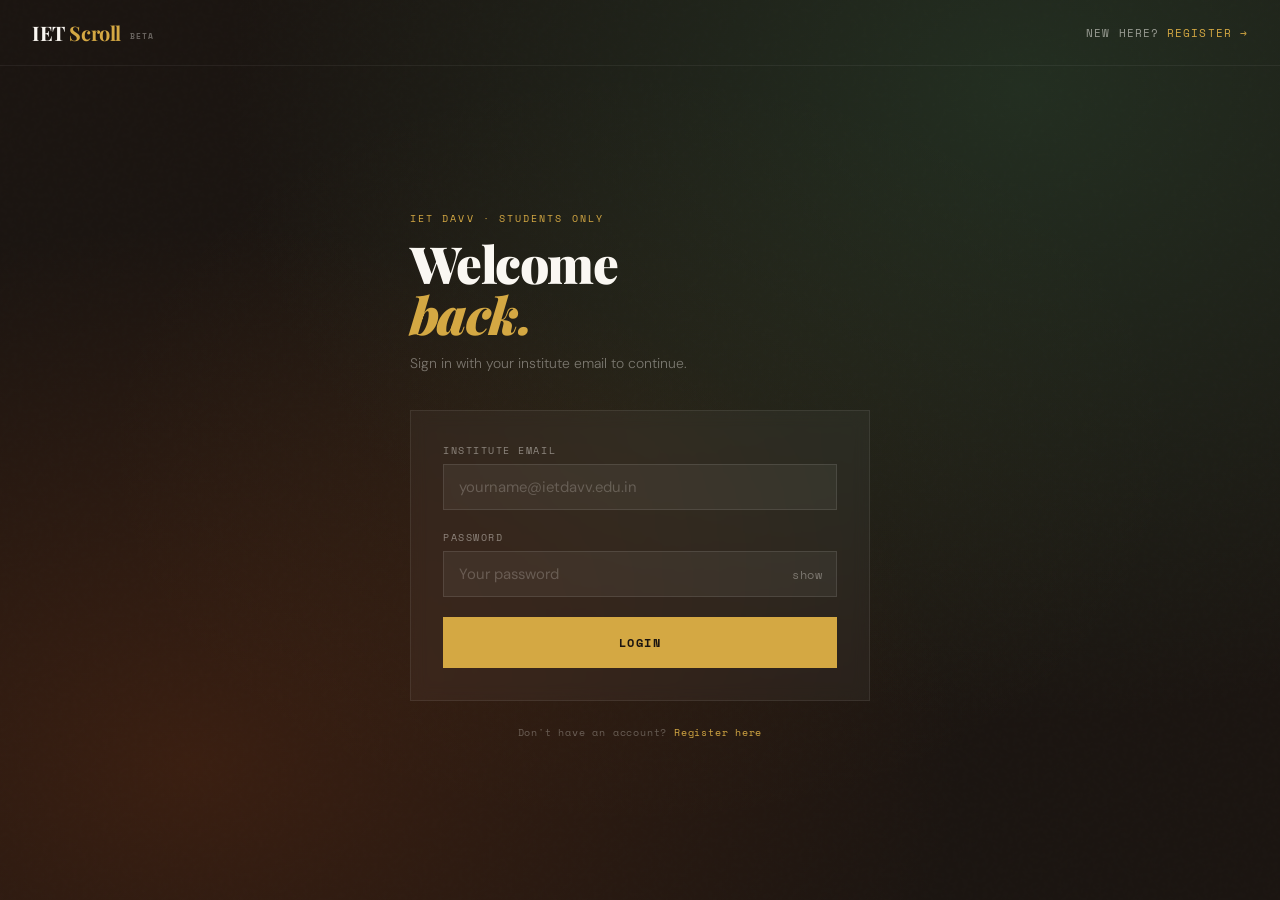
==== src/main/resources/static/login.html @ f6444363 "SPLITED FILES" ====
<!DOCTYPE html>
<html lang="en">

<head>
	<meta charset="UTF-8" />
	<meta name="viewport" content="width=device-width, initial-scale=1.0" />
	<title>Login — IET Scroll</title>
	<link
		href="https://fonts.googleapis.com/css2?family=Playfair+Display:ital,wght@0,400;0,700;0,900;1,400&family=DM+Sans:wght@300;400;500&family=Space+Mono:wght@400;700&display=swap"
		rel="stylesheet" />
	<link rel="stylesheet" href="login.css">
</head>

<body>

	<div class="page-bg"></div>

	<!-- NAV -->
	<nav class="top-nav">
		<a href="index.html" class="nav-logo">IET <span>Scroll</span> <small>BETA</small></a>
		<a href="register.html" class="nav-register">New here? <span>Register →</span></a>
	</nav>

	<!-- MAIN -->
	<main class="page-body">
		<div class="login-wrap">

			<div class="login-header">
				<span class="login-eyebrow">IET DAVV · Students Only</span>
				<h1 class="login-title">Welcome<br /><em>back.</em></h1>
				<p class="login-sub">Sign in with your institute email to continue.</p>
			</div>

			<div class="login-card">

				<div class="alert" id="formAlert"></div>

				<form id="loginForm" novalidate>

					<div class="field">
						<label class="field-label" for="email">Institute Email</label>
						<input class="field-input" type="email" id="email" placeholder="yourname@ietdavv.edu.in"
							autocomplete="email" />
						<span class="field-error" id="err-email">Must be @ietdavv.edu.in</span>
					</div>

					<div class="field">
						<label class="field-label" for="password">Password</label>
						<div class="pw-wrap">
							<input class="field-input" type="password" id="password" placeholder="Your password"
								autocomplete="current-password" style="padding-right:4rem" />
							<button type="button" class="pw-toggle" id="pwToggle">show</button>
						</div>
						<span class="field-error" id="err-password">Password is required</span>
					</div>

					<button type="submit" class="submit-btn" id="submitBtn">
						<span class="btn-text">Login</span>
						<span class="btn-loader">Signing in…</span>
					</button>

				</form>
			</div>

			<p class="login-footer-note">
				Don't have an account? <a href="register.html">Register here</a>
			</p>

		</div>
	</main>

	<script src="login.js"></script>
</body>

</html>
---- src/main/resources/static/login.css ----
:root {
			--cream: #FAF7F2;
			--ink: #1A1410;
			--ink-soft: #3D3530;
			--accent: #C84B11;
			--accent-gold: #D4A843;
			--green-dark: #1C3022;
			--muted: #8A7F78;
			--border: #E8E0D5;
			--error: #D94F3D;

			--font-display: 'Playfair Display', Georgia, serif;
			--font-body: 'DM Sans', sans-serif;
			--font-mono: 'Space Mono', monospace;
		}

		*,
		*::before,
		*::after {
			box-sizing: border-box;
			margin: 0;
			padding: 0;
		}

		html {
			scroll-behavior: smooth;
		}

		body {
			font-family: var(--font-body);
			background: var(--ink);
			color: var(--cream);
			min-height: 100vh;
			display: flex;
			flex-direction: column;
			overflow-x: hidden;
		}

		/* ── BACKGROUND ── */
		.page-bg {
			position: fixed;
			inset: 0;
			z-index: 0;
			background:
				radial-gradient(ellipse at 80% 10%, rgba(46, 84, 56, 0.4) 0%, transparent 55%),
				radial-gradient(ellipse at 15% 85%, rgba(200, 75, 17, 0.18) 0%, transparent 50%),
				radial-gradient(ellipse at 50% 50%, rgba(212, 168, 67, 0.05) 0%, transparent 60%);
			background-color: var(--ink);
		}

		.page-bg::after {
			content: '';
			position: absolute;
			inset: 0;
			background-image: url("data:image/svg+xml,%3Csvg viewBox='0 0 200 200' xmlns='http://www.w3.org/2000/svg'%3E%3Cfilter id='n'%3E%3CfeTurbulence type='fractalNoise' baseFrequency='0.9' numOctaves='4' stitchTiles='stitch'/%3E%3C/filter%3E%3Crect width='100%25' height='100%25' filter='url(%23n)' opacity='0.04'/%3E%3C/svg%3E");
			opacity: 0.35;
			pointer-events: none;
		}

		/* ── NAV ── */
		.top-nav {
			position: relative;
			z-index: 10;
			padding: 1.2rem 2rem;
			display: flex;
			align-items: center;
			justify-content: space-between;
			border-bottom: 1px solid rgba(255, 255, 255, 0.06);
		}

		.nav-logo {
			font-family: var(--font-display);
			font-size: 1.25rem;
			font-weight: 700;
			color: var(--cream);
			text-decoration: none;
			letter-spacing: -0.02em;
		}

		.nav-logo span {
			color: var(--accent-gold);
		}

		.nav-logo small {
			font-family: var(--font-mono);
			font-size: 0.5rem;
			letter-spacing: 0.12em;
			color: rgba(250, 247, 242, 0.35);
			vertical-align: middle;
			margin-left: 4px;
		}

		.nav-register {
			font-family: var(--font-mono);
			font-size: 0.68rem;
			letter-spacing: 0.1em;
			text-transform: uppercase;
			color: rgba(250, 247, 242, 0.55);
			text-decoration: none;
			transition: color 0.2s;
		}

		.nav-register span {
			color: var(--accent-gold);
		}

		.nav-register:hover {
			color: var(--cream);
		}

		/* ── LAYOUT ── */
		.page-body {
			position: relative;
			z-index: 1;
			flex: 1;
			display: flex;
			align-items: center;
			justify-content: center;
			padding: 3rem 1.5rem 4rem;
		}

		.login-wrap {
			width: 100%;
			max-width: 460px;
			animation: fadeUp 0.45s ease both;
		}

		/* ── HEADER ── */
		.login-header {
			margin-bottom: 2.25rem;
		}

		.login-eyebrow {
			font-family: var(--font-mono);
			font-size: 0.65rem;
			letter-spacing: 0.2em;
			text-transform: uppercase;
			color: var(--accent-gold);
			margin-bottom: 0.75rem;
			display: block;
		}

		.login-title {
			font-family: var(--font-display);
			font-size: clamp(2.2rem, 6vw, 3.2rem);
			font-weight: 900;
			line-height: 1.0;
			letter-spacing: -0.03em;
			color: var(--cream);
		}

		.login-title em {
			font-style: italic;
			color: var(--accent-gold);
		}

		.login-sub {
			margin-top: 0.7rem;
			font-size: 0.87rem;
			color: rgba(250, 247, 242, 0.4);
			font-weight: 300;
			line-height: 1.6;
		}

		/* ── CARD ── */
		.login-card {
			background: rgba(250, 247, 242, 0.04);
			border: 1px solid rgba(255, 255, 255, 0.08);
			padding: 2rem;
			backdrop-filter: blur(8px);
		}

		/* ── FIELD ── */
		.field {
			margin-bottom: 1.25rem;
		}

		.field-label {
			display: block;
			font-family: var(--font-mono);
			font-size: 0.6rem;
			letter-spacing: 0.16em;
			text-transform: uppercase;
			color: rgba(250, 247, 242, 0.45);
			margin-bottom: 0.45rem;
		}

		.field-input {
			width: 100%;
			background: rgba(255, 255, 255, 0.05);
			border: 1px solid rgba(255, 255, 255, 0.1);
			color: var(--cream);
			font-family: var(--font-body);
			font-size: 0.93rem;
			padding: 0.75rem 0.95rem;
			outline: none;
			transition: border-color 0.2s, background 0.2s;
		}

		.field-input::placeholder {
			color: rgba(250, 247, 242, 0.22);
		}

		.field-input:focus {
			border-color: var(--accent-gold);
			background: rgba(255, 255, 255, 0.08);
		}

		.field-input.error {
			border-color: var(--error);
		}

		.field-error {
			font-family: var(--font-mono);
			font-size: 0.58rem;
			letter-spacing: 0.06em;
			color: var(--error);
			margin-top: 0.35rem;
			display: none;
		}

		.field-error.show {
			display: block;
		}

		/* password toggle */
		.pw-wrap {
			position: relative;
		}

		.pw-toggle {
			position: absolute;
			right: 0.9rem;
			top: 50%;
			transform: translateY(-50%);
			background: none;
			border: none;
			color: rgba(250, 247, 242, 0.35);
			cursor: pointer;
			font-size: 0.75rem;
			font-family: var(--font-mono);
			letter-spacing: 0.05em;
			padding: 0;
			transition: color 0.2s;
		}

		.pw-toggle:hover {
			color: var(--accent-gold);
		}

		/* ── ALERT ── */
		.alert {
			padding: 0.85rem 1rem;
			font-family: var(--font-mono);
			font-size: 0.7rem;
			letter-spacing: 0.06em;
			line-height: 1.5;
			margin-bottom: 1rem;
			display: none;
		}

		.alert.show {
			display: block;
		}

		.alert.fail {
			background: rgba(200, 75, 17, 0.15);
			border: 1px solid rgba(200, 75, 17, 0.3);
			color: #f5a88a;
		}

		.alert.success {
			background: rgba(46, 84, 56, 0.4);
			border: 1px solid rgba(100, 180, 100, 0.3);
			color: #a8e6b0;
		}

		/* ── SUBMIT ── */
		.submit-btn {
			width: 100%;
			font-family: var(--font-mono);
			font-size: 0.78rem;
			font-weight: 700;
			letter-spacing: 0.12em;
			text-transform: uppercase;
			color: var(--ink);
			background: var(--accent-gold);
			border: none;
			padding: 1rem;
			cursor: pointer;
			transition: background 0.2s, transform 0.15s;
			position: relative;
			overflow: hidden;
		}

		.submit-btn:hover:not(:disabled) {
			background: #e8ba55;
			transform: translateY(-1px);
		}

		.submit-btn:disabled {
			opacity: 0.6;
			cursor: not-allowed;
			transform: none;
		}

		.submit-btn .btn-text {
			transition: opacity 0.2s;
		}

		.submit-btn .btn-loader {
			display: none;
			position: absolute;
			inset: 0;
			align-items: center;
			justify-content: center;
			font-size: 0.7rem;
			letter-spacing: 0.15em;
		}

		.submit-btn.loading .btn-text {
			opacity: 0;
		}

		.submit-btn.loading .btn-loader {
			display: flex;
		}

		/* ── FOOTER ── */
		.login-footer-note {
			text-align: center;
			margin-top: 1.5rem;
			font-family: var(--font-mono);
			font-size: 0.62rem;
			letter-spacing: 0.08em;
			color: rgba(250, 247, 242, 0.3);
		}

		.login-footer-note a {
			color: var(--accent-gold);
			text-decoration: none;
		}

		.login-footer-note a:hover {
			text-decoration: underline;
		}

		/* ── ANIMATION ── */
		@keyframes fadeUp {
			from {
				opacity: 0;
				transform: translateY(18px);
			}

			to {
				opacity: 1;
				transform: translateY(0);
			}
		}
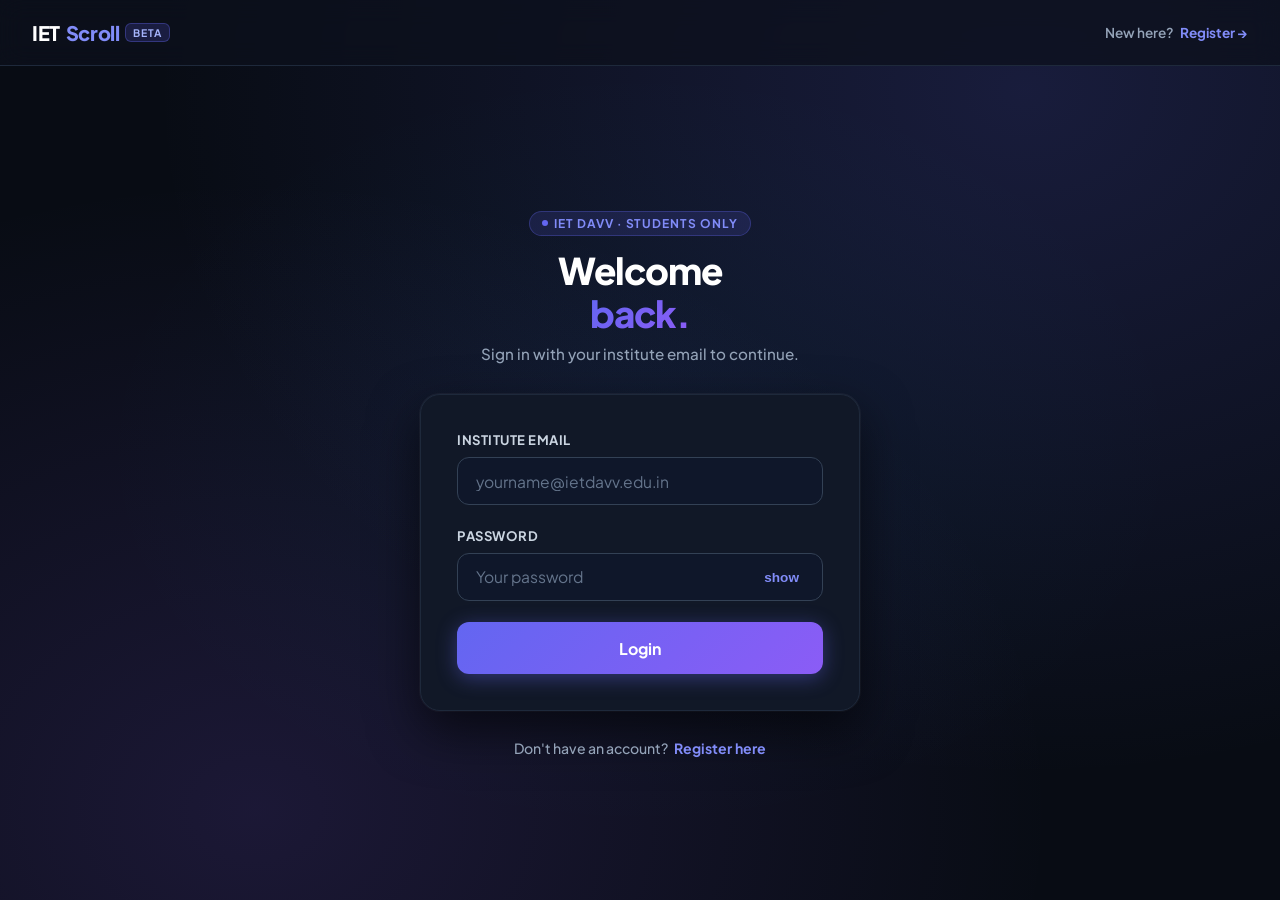
==== commit 6b14fedb: "feat: overhaul UI visibility, modern dark-indigo theme, mobile responsiveness, and resilient local-t" ====
--- a/src/main/resources/static/login.html
+++ b/src/main/resources/static/login.html
@@ -6,7 +6,7 @@
 	<meta name="viewport" content="width=device-width, initial-scale=1.0" />
 	<title>Login — IET Scroll</title>
 	<link
-		href="https://fonts.googleapis.com/css2?family=Playfair+Display:ital,wght@0,400;0,700;0,900;1,400&family=DM+Sans:wght@300;400;500&family=Space+Mono:wght@400;700&display=swap"
+		href="https://fonts.googleapis.com/css2?family=Plus+Jakarta+Sans:wght@400;500;600;700;800&display=swap"
 		rel="stylesheet" />
 	<link rel="stylesheet" href="login.css">
 </head>
--- a/src/main/resources/static/login.css
+++ b/src/main/resources/static/login.css
@@ -1,359 +1,413 @@
 :root {
-			--cream: #FAF7F2;
-			--ink: #1A1410;
-			--ink-soft: #3D3530;
-			--accent: #C84B11;
-			--accent-gold: #D4A843;
-			--green-dark: #1C3022;
-			--muted: #8A7F78;
-			--border: #E8E0D5;
-			--error: #D94F3D;
-
-			--font-display: 'Playfair Display', Georgia, serif;
-			--font-body: 'DM Sans', sans-serif;
-			--font-mono: 'Space Mono', monospace;
-		}
-
-		*,
-		*::before,
-		*::after {
-			box-sizing: border-box;
-			margin: 0;
-			padding: 0;
-		}
-
-		html {
-			scroll-behavior: smooth;
-		}
-
-		body {
-			font-family: var(--font-body);
-			background: var(--ink);
-			color: var(--cream);
-			min-height: 100vh;
-			display: flex;
-			flex-direction: column;
-			overflow-x: hidden;
-		}
-
-		/* ── BACKGROUND ── */
-		.page-bg {
-			position: fixed;
-			inset: 0;
-			z-index: 0;
-			background:
-				radial-gradient(ellipse at 80% 10%, rgba(46, 84, 56, 0.4) 0%, transparent 55%),
-				radial-gradient(ellipse at 15% 85%, rgba(200, 75, 17, 0.18) 0%, transparent 50%),
-				radial-gradient(ellipse at 50% 50%, rgba(212, 168, 67, 0.05) 0%, transparent 60%);
-			background-color: var(--ink);
-		}
-
-		.page-bg::after {
-			content: '';
-			position: absolute;
-			inset: 0;
-			background-image: url("data:image/svg+xml,%3Csvg viewBox='0 0 200 200' xmlns='http://www.w3.org/2000/svg'%3E%3Cfilter id='n'%3E%3CfeTurbulence type='fractalNoise' baseFrequency='0.9' numOctaves='4' stitchTiles='stitch'/%3E%3C/filter%3E%3Crect width='100%25' height='100%25' filter='url(%23n)' opacity='0.04'/%3E%3C/svg%3E");
-			opacity: 0.35;
-			pointer-events: none;
-		}
-
-		/* ── NAV ── */
-		.top-nav {
-			position: relative;
-			z-index: 10;
-			padding: 1.2rem 2rem;
-			display: flex;
-			align-items: center;
-			justify-content: space-between;
-			border-bottom: 1px solid rgba(255, 255, 255, 0.06);
-		}
-
-		.nav-logo {
-			font-family: var(--font-display);
-			font-size: 1.25rem;
-			font-weight: 700;
-			color: var(--cream);
-			text-decoration: none;
-			letter-spacing: -0.02em;
-		}
-
-		.nav-logo span {
-			color: var(--accent-gold);
-		}
-
-		.nav-logo small {
-			font-family: var(--font-mono);
-			font-size: 0.5rem;
-			letter-spacing: 0.12em;
-			color: rgba(250, 247, 242, 0.35);
-			vertical-align: middle;
-			margin-left: 4px;
-		}
-
-		.nav-register {
-			font-family: var(--font-mono);
-			font-size: 0.68rem;
-			letter-spacing: 0.1em;
-			text-transform: uppercase;
-			color: rgba(250, 247, 242, 0.55);
-			text-decoration: none;
-			transition: color 0.2s;
-		}
-
-		.nav-register span {
-			color: var(--accent-gold);
-		}
-
-		.nav-register:hover {
-			color: var(--cream);
-		}
-
-		/* ── LAYOUT ── */
-		.page-body {
-			position: relative;
-			z-index: 1;
-			flex: 1;
-			display: flex;
-			align-items: center;
-			justify-content: center;
-			padding: 3rem 1.5rem 4rem;
-		}
-
-		.login-wrap {
-			width: 100%;
-			max-width: 460px;
-			animation: fadeUp 0.45s ease both;
-		}
-
-		/* ── HEADER ── */
-		.login-header {
-			margin-bottom: 2.25rem;
-		}
-
-		.login-eyebrow {
-			font-family: var(--font-mono);
-			font-size: 0.65rem;
-			letter-spacing: 0.2em;
-			text-transform: uppercase;
-			color: var(--accent-gold);
-			margin-bottom: 0.75rem;
-			display: block;
-		}
-
-		.login-title {
-			font-family: var(--font-display);
-			font-size: clamp(2.2rem, 6vw, 3.2rem);
-			font-weight: 900;
-			line-height: 1.0;
-			letter-spacing: -0.03em;
-			color: var(--cream);
-		}
-
-		.login-title em {
-			font-style: italic;
-			color: var(--accent-gold);
-		}
-
-		.login-sub {
-			margin-top: 0.7rem;
-			font-size: 0.87rem;
-			color: rgba(250, 247, 242, 0.4);
-			font-weight: 300;
-			line-height: 1.6;
-		}
-
-		/* ── CARD ── */
-		.login-card {
-			background: rgba(250, 247, 242, 0.04);
-			border: 1px solid rgba(255, 255, 255, 0.08);
-			padding: 2rem;
-			backdrop-filter: blur(8px);
-		}
-
-		/* ── FIELD ── */
-		.field {
-			margin-bottom: 1.25rem;
-		}
-
-		.field-label {
-			display: block;
-			font-family: var(--font-mono);
-			font-size: 0.6rem;
-			letter-spacing: 0.16em;
-			text-transform: uppercase;
-			color: rgba(250, 247, 242, 0.45);
-			margin-bottom: 0.45rem;
-		}
-
-		.field-input {
-			width: 100%;
-			background: rgba(255, 255, 255, 0.05);
-			border: 1px solid rgba(255, 255, 255, 0.1);
-			color: var(--cream);
-			font-family: var(--font-body);
-			font-size: 0.93rem;
-			padding: 0.75rem 0.95rem;
-			outline: none;
-			transition: border-color 0.2s, background 0.2s;
-		}
-
-		.field-input::placeholder {
-			color: rgba(250, 247, 242, 0.22);
-		}
-
-		.field-input:focus {
-			border-color: var(--accent-gold);
-			background: rgba(255, 255, 255, 0.08);
-		}
-
-		.field-input.error {
-			border-color: var(--error);
-		}
-
-		.field-error {
-			font-family: var(--font-mono);
-			font-size: 0.58rem;
-			letter-spacing: 0.06em;
-			color: var(--error);
-			margin-top: 0.35rem;
-			display: none;
-		}
-
-		.field-error.show {
-			display: block;
-		}
-
-		/* password toggle */
-		.pw-wrap {
-			position: relative;
-		}
-
-		.pw-toggle {
-			position: absolute;
-			right: 0.9rem;
-			top: 50%;
-			transform: translateY(-50%);
-			background: none;
-			border: none;
-			color: rgba(250, 247, 242, 0.35);
-			cursor: pointer;
-			font-size: 0.75rem;
-			font-family: var(--font-mono);
-			letter-spacing: 0.05em;
-			padding: 0;
-			transition: color 0.2s;
-		}
-
-		.pw-toggle:hover {
-			color: var(--accent-gold);
-		}
-
-		/* ── ALERT ── */
-		.alert {
-			padding: 0.85rem 1rem;
-			font-family: var(--font-mono);
-			font-size: 0.7rem;
-			letter-spacing: 0.06em;
-			line-height: 1.5;
-			margin-bottom: 1rem;
-			display: none;
-		}
-
-		.alert.show {
-			display: block;
-		}
-
-		.alert.fail {
-			background: rgba(200, 75, 17, 0.15);
-			border: 1px solid rgba(200, 75, 17, 0.3);
-			color: #f5a88a;
-		}
-
-		.alert.success {
-			background: rgba(46, 84, 56, 0.4);
-			border: 1px solid rgba(100, 180, 100, 0.3);
-			color: #a8e6b0;
-		}
-
-		/* ── SUBMIT ── */
-		.submit-btn {
-			width: 100%;
-			font-family: var(--font-mono);
-			font-size: 0.78rem;
-			font-weight: 700;
-			letter-spacing: 0.12em;
-			text-transform: uppercase;
-			color: var(--ink);
-			background: var(--accent-gold);
-			border: none;
-			padding: 1rem;
-			cursor: pointer;
-			transition: background 0.2s, transform 0.15s;
-			position: relative;
-			overflow: hidden;
-		}
-
-		.submit-btn:hover:not(:disabled) {
-			background: #e8ba55;
-			transform: translateY(-1px);
-		}
-
-		.submit-btn:disabled {
-			opacity: 0.6;
-			cursor: not-allowed;
-			transform: none;
-		}
-
-		.submit-btn .btn-text {
-			transition: opacity 0.2s;
-		}
-
-		.submit-btn .btn-loader {
-			display: none;
-			position: absolute;
-			inset: 0;
-			align-items: center;
-			justify-content: center;
-			font-size: 0.7rem;
-			letter-spacing: 0.15em;
-		}
-
-		.submit-btn.loading .btn-text {
-			opacity: 0;
-		}
-
-		.submit-btn.loading .btn-loader {
-			display: flex;
-		}
-
-		/* ── FOOTER ── */
-		.login-footer-note {
-			text-align: center;
-			margin-top: 1.5rem;
-			font-family: var(--font-mono);
-			font-size: 0.62rem;
-			letter-spacing: 0.08em;
-			color: rgba(250, 247, 242, 0.3);
-		}
-
-		.login-footer-note a {
-			color: var(--accent-gold);
-			text-decoration: none;
-		}
-
-		.login-footer-note a:hover {
-			text-decoration: underline;
-		}
-
-		/* ── ANIMATION ── */
-		@keyframes fadeUp {
-			from {
-				opacity: 0;
-				transform: translateY(18px);
-			}
-
-			to {
-				opacity: 1;
-				transform: translateY(0);
-			}
-		}
+	--bg-main: #080c14;
+	--card-bg: #111827;
+	--card-border: #1e293b;
+	--input-bg: #0f172a;
+	--input-border: #334155;
+	
+	--accent: #6366f1;
+	--accent-hover: #4f46e5;
+	--accent-gradient: linear-gradient(135deg, #6366f1 0%, #8b5cf6 100%);
+	--accent-glow: rgba(99, 102, 241, 0.4);
+	
+	--text-primary: #ffffff;
+	--text-secondary: #f1f5f9;
+	--text-muted: #94a3b8;
+	--text-label: #cbd5e1;
+	
+	--success-bg: #064e3b;
+	--success-border: #10b981;
+	--success-text: #34d399;
+	
+	--error-bg: #4c0519;
+	--error-border: #f43f5e;
+	--error-text: #fda4af;
+	
+	--font-main: 'Plus Jakarta Sans', system-ui, -apple-system, sans-serif;
+}
+
+*,
+*::before,
+*::after {
+	box-sizing: border-box;
+	margin: 0;
+	padding: 0;
+}
+
+html {
+	scroll-behavior: smooth;
+}
+
+body {
+	font-family: var(--font-main);
+	background: var(--bg-main);
+	color: var(--text-secondary);
+	min-height: 100vh;
+	display: flex;
+	flex-direction: column;
+	overflow-x: hidden;
+	-webkit-font-smoothing: antialiased;
+}
+
+/* ── BACKGROUND ── */
+.page-bg {
+	position: fixed;
+	inset: 0;
+	z-index: 0;
+	background:
+		radial-gradient(ellipse at 80% 10%, rgba(99, 102, 241, 0.18) 0%, transparent 60%),
+		radial-gradient(ellipse at 20% 90%, rgba(139, 92, 246, 0.15) 0%, transparent 55%),
+		radial-gradient(ellipse at 50% 50%, rgba(6, 182, 212, 0.05) 0%, transparent 60%);
+	background-color: var(--bg-main);
+	pointer-events: none;
+}
+
+/* ── NAV ── */
+.top-nav {
+	position: relative;
+	z-index: 10;
+	padding: 1.25rem 2rem;
+	display: flex;
+	align-items: center;
+	justify-content: space-between;
+	border-bottom: 1.5px solid var(--card-border);
+	background: rgba(12, 17, 29, 0.75);
+	backdrop-filter: blur(12px);
+}
+
+.nav-logo {
+	font-size: 1.25rem;
+	font-weight: 800;
+	color: var(--text-primary);
+	text-decoration: none;
+	letter-spacing: -0.02em;
+	display: flex;
+	align-items: center;
+	gap: 6px;
+}
+
+.nav-logo span {
+	color: #818cf8;
+}
+
+.nav-logo small {
+	font-size: 0.65rem;
+	letter-spacing: 0.08em;
+	color: #a5b4fc;
+	background: rgba(99, 102, 241, 0.18);
+	border: 1px solid rgba(99, 102, 241, 0.35);
+	padding: 2px 7px;
+	border-radius: 6px;
+	font-weight: 700;
+}
+
+.nav-register {
+	font-size: 0.85rem;
+	font-weight: 600;
+	color: var(--text-muted);
+	text-decoration: none;
+	transition: all 0.2s;
+}
+
+.nav-register span {
+	color: #818cf8;
+	font-weight: 700;
+	margin-left: 4px;
+}
+
+.nav-register:hover span {
+	color: #a5b4fc;
+	text-decoration: underline;
+}
+
+/* ── MAIN ── */
+.page-body {
+	position: relative;
+	z-index: 1;
+	flex: 1;
+	display: flex;
+	align-items: center;
+	justify-content: center;
+	padding: 2.5rem 1.25rem;
+}
+
+.login-wrap {
+	width: 100%;
+	max-width: 440px;
+	display: flex;
+	flex-direction: column;
+}
+
+.login-header {
+	margin-bottom: 1.75rem;
+	text-align: center;
+}
+
+.login-eyebrow {
+	display: inline-flex;
+	align-items: center;
+	gap: 6px;
+	font-size: 0.75rem;
+	font-weight: 700;
+	letter-spacing: 0.08em;
+	text-transform: uppercase;
+	color: #818cf8;
+	background: rgba(99, 102, 241, 0.15);
+	border: 1px solid rgba(99, 102, 241, 0.3);
+	padding: 4px 12px;
+	border-radius: 20px;
+	margin-bottom: 0.85rem;
+}
+
+.login-eyebrow::before {
+	content: '';
+	width: 6px;
+	height: 6px;
+	border-radius: 50%;
+	background: #6366f1;
+}
+
+.login-title {
+	font-size: 2.3rem;
+	font-weight: 800;
+	color: var(--text-primary);
+	line-height: 1.15;
+	letter-spacing: -0.03em;
+}
+
+.login-title em {
+	font-style: normal;
+	background: var(--accent-gradient);
+	-webkit-background-clip: text;
+	-webkit-text-fill-color: transparent;
+}
+
+.login-sub {
+	margin-top: 0.6rem;
+	font-size: 0.95rem;
+	color: var(--text-muted);
+	font-weight: 500;
+	line-height: 1.5;
+}
+
+/* ── CARD ── */
+.login-card {
+	background: var(--card-bg);
+	border: 1.5px solid var(--card-border);
+	border-radius: 20px;
+	padding: 2.25rem;
+	box-shadow: 0 20px 50px rgba(0, 0, 0, 0.6), 0 0 0 1px rgba(255, 255, 255, 0.05);
+}
+
+/* ── FIELD ── */
+.field {
+	margin-bottom: 1.35rem;
+}
+
+.field-label {
+	display: block;
+	font-size: 0.82rem;
+	letter-spacing: 0.04em;
+	text-transform: uppercase;
+	color: var(--text-label);
+	margin-bottom: 0.55rem;
+	font-weight: 700;
+}
+
+.field-input {
+	width: 100%;
+	background: var(--input-bg);
+	border: 1.5px solid var(--input-border);
+	border-radius: 12px;
+	color: var(--text-primary);
+	font-family: var(--font-main);
+	font-size: 0.98rem;
+	padding: 0.85rem 1.1rem;
+	outline: none;
+	transition: all 0.2s ease;
+}
+
+.field-input::placeholder {
+	color: #64748b;
+}
+
+.field-input:focus {
+	border-color: var(--accent);
+	background: #0c1322;
+	box-shadow: 0 0 0 3px rgba(99, 102, 241, 0.25);
+}
+
+.field-input.error {
+	border-color: var(--error-border);
+	background: rgba(244, 63, 94, 0.08);
+}
+
+.field-error {
+	font-size: 0.78rem;
+	font-weight: 600;
+	color: #fb7185;
+	margin-top: 0.4rem;
+	display: none;
+}
+
+.field-error.show {
+	display: block;
+}
+
+/* password toggle */
+.pw-wrap {
+	position: relative;
+}
+
+.pw-toggle {
+	position: absolute;
+	right: 1rem;
+	top: 50%;
+	transform: translateY(-50%);
+	background: none;
+	border: none;
+	color: #818cf8;
+	cursor: pointer;
+	font-size: 0.85rem;
+	font-weight: 700;
+	padding: 4px 8px;
+	transition: color 0.2s;
+}
+
+.pw-toggle:hover {
+	color: #a5b4fc;
+}
+
+/* ── ALERT ── */
+.alert {
+	padding: 0.9rem 1.1rem;
+	font-size: 0.88rem;
+	font-weight: 600;
+	line-height: 1.5;
+	border-radius: 12px;
+	margin-bottom: 1.25rem;
+	display: none;
+}
+
+.alert.show {
+	display: block;
+}
+
+.alert.fail {
+	background: var(--error-bg);
+	border: 1.5px solid var(--error-border);
+	color: var(--error-text);
+}
+
+.alert.success {
+	background: var(--success-bg);
+	border: 1.5px solid var(--success-border);
+	color: var(--success-text);
+}
+
+/* ── SUBMIT ── */
+.submit-btn {
+	position: relative;
+	width: 100%;
+	padding: 0.95rem 1.4rem;
+	background: var(--accent-gradient);
+	color: #ffffff;
+	border: none;
+	border-radius: 12px;
+	font-family: var(--font-main);
+	font-size: 1rem;
+	font-weight: 700;
+	cursor: pointer;
+	display: flex;
+	align-items: center;
+	justify-content: center;
+	gap: 0.5rem;
+	box-shadow: 0 4px 20px var(--accent-glow);
+	transition: all 0.25s cubic-bezier(0.16, 1, 0.3, 1);
+	min-height: 50px;
+}
+
+.submit-btn:hover:not(:disabled) {
+	background: linear-gradient(135deg, #4f46e5 0%, #7c3aed 100%);
+	box-shadow: 0 6px 24px rgba(99, 102, 241, 0.55);
+	transform: translateY(-1px);
+}
+
+.submit-btn:active:not(:disabled) {
+	transform: translateY(0);
+}
+
+.submit-btn:disabled {
+	opacity: 0.85;
+	cursor: not-allowed;
+	transform: none;
+}
+
+.submit-btn .btn-text {
+	transition: opacity 0.2s;
+}
+
+.submit-btn .btn-loader {
+	display: none;
+	position: absolute;
+	inset: 0;
+	align-items: center;
+	justify-content: center;
+	font-size: 0.95rem;
+	font-weight: 700;
+	color: #ffffff;
+	letter-spacing: 0.02em;
+}
+
+.submit-btn.loading .btn-text {
+	opacity: 0;
+}
+
+.submit-btn.loading .btn-loader {
+	display: flex;
+}
+
+/* ── FOOTER ── */
+.login-footer-note {
+	text-align: center;
+	margin-top: 1.75rem;
+	font-size: 0.88rem;
+	color: var(--text-muted);
+	font-weight: 500;
+}
+
+.login-footer-note a {
+	color: #818cf8;
+	font-weight: 700;
+	text-decoration: none;
+	margin-left: 4px;
+}
+
+.login-footer-note a:hover {
+	text-decoration: underline;
+	color: #a5b4fc;
+}
+
+/* ── MOBILE RESPONSIVENESS ── */
+@media (max-width: 640px) {
+	.top-nav {
+		padding: 1rem 1.25rem;
+	}
+	.page-body {
+		padding: 1.75rem 1rem;
+	}
+	.login-card {
+		padding: 1.6rem 1.25rem;
+		border-radius: 16px;
+	}
+	.login-title {
+		font-size: 1.9rem;
+	}
+	.field-input {
+		font-size: 1rem; /* avoids iOS auto-zoom */
+		padding: 0.8rem 1rem;
+	}
+	.submit-btn {
+		min-height: 48px;
+	}
+}
